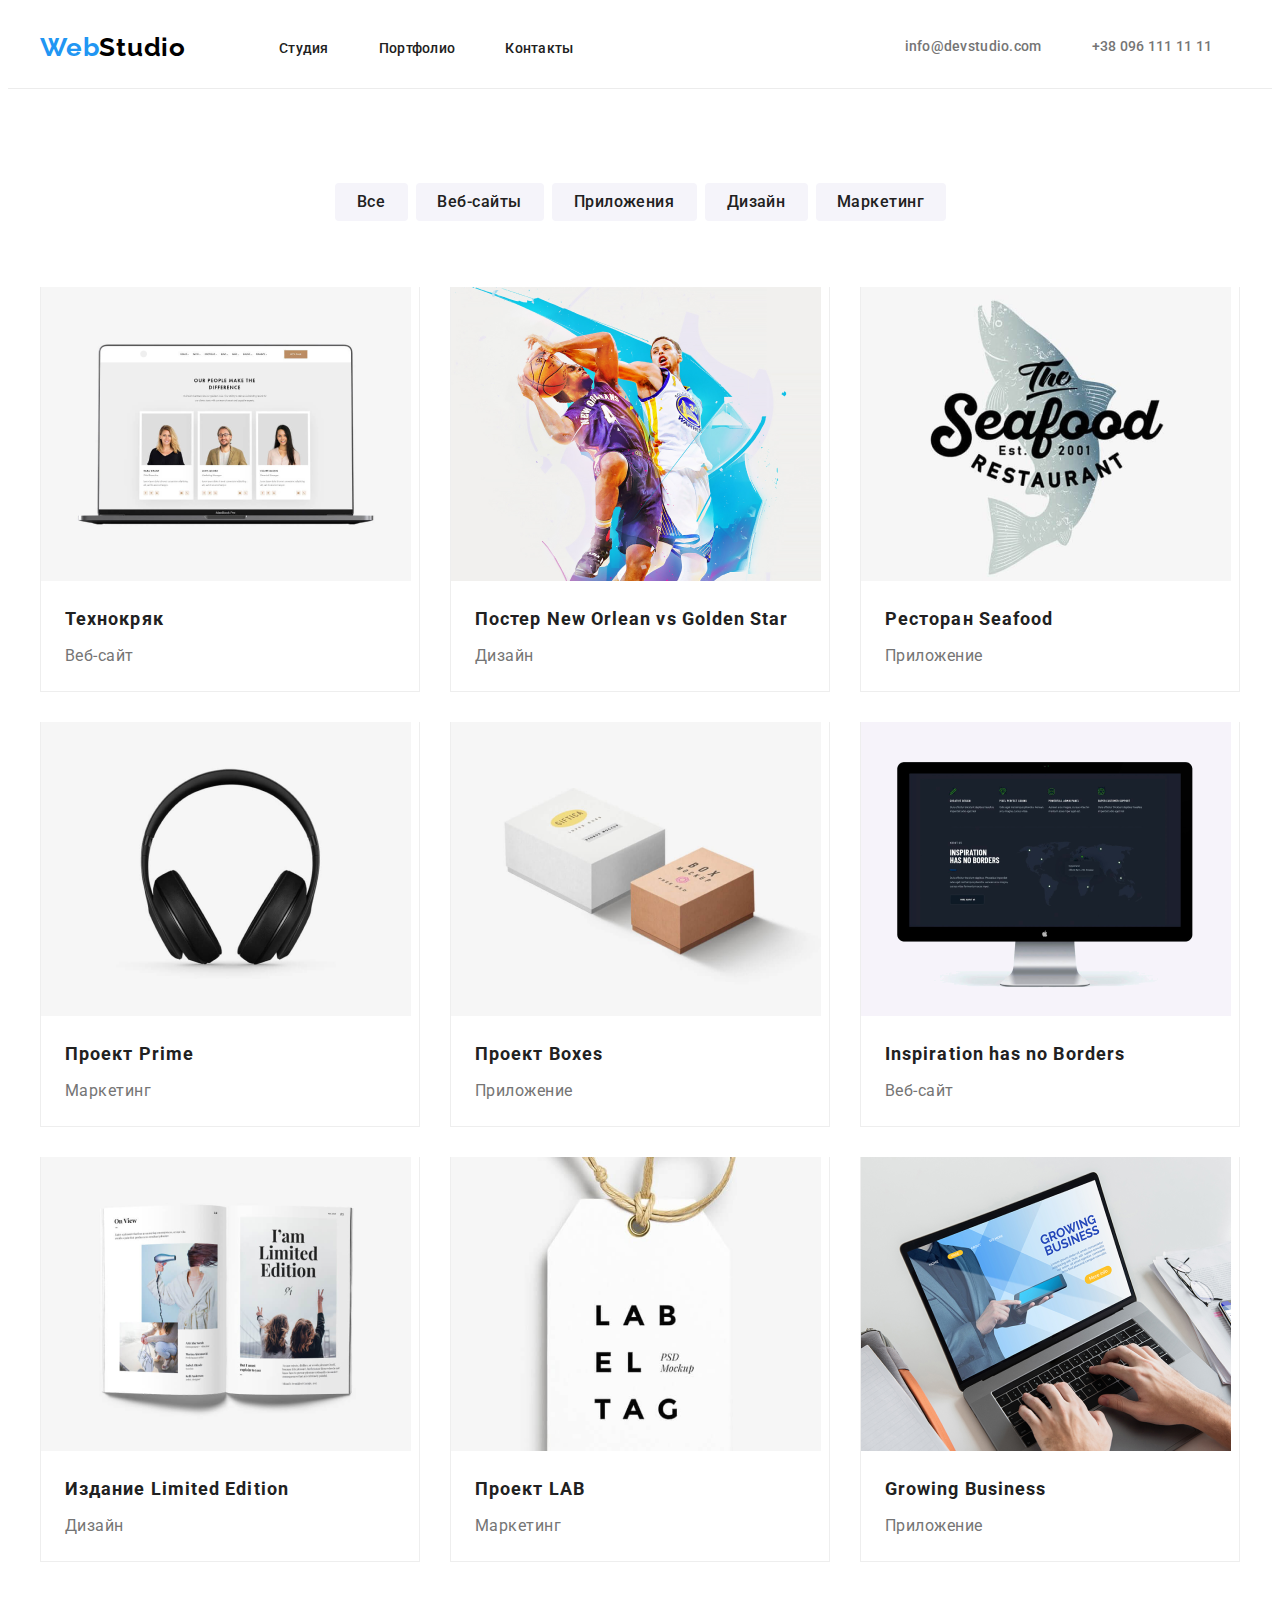
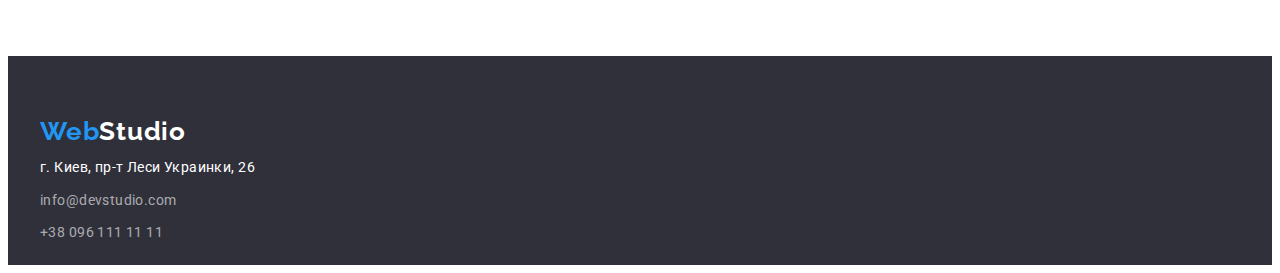
==== portfolio.html @ 7257ae2b "add" ====
<!DOCTYPE html>
<html lang="en">

<head>
    <meta charset="UTF-8">
    <meta http-equiv="X-UA-Compatible" content="IE=edge">
    <meta name="viewport" content="width=device-width, initial-scale=1.0">
    <title>Document</title>
    <link rel="preconnect" href="https://fonts.googleapis.com">
    <link rel="preconnect" href="https://fonts.gstatic.com" crossorigin>
    <link
        href="https://fonts.googleapis.com/css2?family=Raleway:wght@700&family=Roboto:wght@400;500;700;900&display=swap"
        rel="stylesheet">
        <link rel="stylesheet"
            href="https://cdnjs.cloudflare.com/ajax/libs/modern-normalize/1.1.0/modern-normalize.min.css"
            integrity="sha512-wpPYUAdjBVSE4KJnH1VR1HeZfpl1ub8YT/NKx4PuQ5NmX2tKuGu6U/JRp5y+Y8XG2tV+wKQpNHVUX03MfMFn9Q=="
            crossorigin="anonymous" referrerpolicy="no-referrer" />
    <link rel="stylesheet" href="css/styles.css">
</head>

<body>
    <header class="header">
        <div class="container header-container">
            <nav class="header-nav">
                <a class="header-nav-link link" href=""><span class="header-nav-logo">Web</span><span
                        class="header-nav-logotyp">Studio</span></a>
                <ul class="header-nav-list list">
                    <li class="header-nav-item"><a class="header-link link" href="./index.html">Студия</a></li>
                    <li class="header-nav-item"><a class="header-link link" href="./portfolio.html">Портфолио</a>
                    </li>
                    <li class="header-nav-item"><a class="header-link link" href="">Контакты</a></li>
                </ul>
            </nav>
            <div class="header-contact">
                <a class="header-mail link" href="mailto:info@devstudio.com">info@devstudio.com</a>
                <a class="header-tel link" href="tel:+380961111111">+38 096 111 11 11</a>
            </div>
        </div>
    </header>
    <main>
        <section class="gallery">
            <div class="container">
            <h1 class="visually-hidden">Наши работы</h1>
            <ul class="gallery-nav-list list">
                <li class="gallery-nav-item"><button class="gallery-btn btn-all" type="button">Все</button></li>
                <li class="gallery-nav-item"><button class="gallery-btn btn-web" type="button">Веб-сайты</button></li>
                <li class="gallery-nav-item"><button class="gallery-btn btn-applications" type="button">Приложения</button>
                </li>
                <li class="gallery-nav-item"><button class="gallery-btn btn-design" type="button">Дизайн</button></li>
                <li class="gallery-nav-item"><button class="gallery-btn btn-marketing" type="button">Маркетинг</button>
                </li>
            </ul>
            <ul class="gallery-list list">
                <li class="gallery-item">
                    <a class="gallery-link link" href="">
                    <img src="./img/img_1.png" alt="">
                    <div class="gallery-content">
                    <h2 class="gallery-title">Технокряк</h2>
                    <p class="gallery-text">Веб-сайт</p>
                    </div>
                    </a>
                </li>
                <li class="gallery-item">
                    <a class="gallery-link link" href=""></a>
                    <img src="./img/img_2.png" alt="">
                    <div class="gallery-content">
                    <h2 class="gallery-title">Постер New Orlean vs Golden Star</h2>
                    <p class="gallery-text">Дизайн</p>
                    </div>
                </li>
                <li class="gallery-item">
                    <a class="gallery-link link" href=""></a>
                    <img src="./img/img_3.png" alt="">
                    <div class="gallery-content">
                    <h2 class="gallery-title">Ресторан Seafood</h2>
                    <p class="gallery-text">Приложение</p>
                    </div>
                </li>
                <li class="gallery-item">
                    <a class="gallery-link link" href=""></a>
                    <img src="./img/img_4.png" alt="">
                    <div class="gallery-content">
                    <h2 class="gallery-title">Проект Prime</h2>
                    <p class="gallery-text">Маркетинг</p>
                    </div>
                </li>
                <li class="gallery-item">
                    <a class="gallery-link link" href=""></a>
                    <img src="./img/img_5.png" alt="">
                    <div class="gallery-content">
                    <h2 class="gallery-title">Проект Boxes</h2>
                    <p class="gallery-text">Приложение</p>
                    </div>
                </li>
                <li class="gallery-item">
                    <a class="gallery-link link" href=""></a>
                    <img src="./img/img_6.png" alt="">
                    <div class="gallery-content">
                    <h2 class="gallery-title">Inspiration has no Borders</h2>
                    <p class="gallery-text">Веб-сайт</p>
                    </div>
                </li>
                <li class="gallery-item">
                    <a class="gallery-link link" href=""></a>
                    <img src="./img/img_7.png" alt="">
                    <div class="gallery-content">
                    <h2 class="gallery-title">Издание Limited Edition</h2>
                    <p class="gallery-text">Дизайн</p>
                    </div>
                </li>
                <li class="gallery-item">
                    <a class="gallery-link link" href=""></a>
                    <img src="./img/img_8.png" alt="">
                    <div class="gallery-content">
                    <h2 class="gallery-title">Проект LAB</h2>
                    <p class="gallery-text">Маркетинг</p>
                    </div>
                </li>
                <li class="gallery-item">
                    <a class="gallery-link link" href=""></a>
                    <img src="./img/img_9.png" alt="">
                    <div class="gallery-content">
                    <h2 class="gallery-title">Growing Business</h2>
                    <p class="gallery-text">Приложение</p>
                    </div>
                </li>
            </ul>
            </div>
        </section>
    </main>
    <footer class="footer">
        <div class="container">
                <a class="footer-link link" href=""><span class="footer-logo">Web</span><span
                        class="footer-logotyp">Studio</span></a>
            <address class="address">
                <ul class="footer-list list">
                    <li class="footer-item">
                        <a class="footer-nav-link link" href="https://goo.gl/maps/pQCsTkdVdrUKWPSq7" target="_blank"
                            rel="noopener noreferrer">г. Киев, пр-т Леси Украинки, 26</a>
                    </li>
                    <li class="footer-item">
                        <a class="footer-mail link" href="mailto:info@devstudio.com">info@devstudio.com</a>
                    </li>
                    <li class="footer-item">
                        <a class="footer-tel link" href="tel:+380961111111">+38 096 111 11 11</a>
                    </li>
                </ul>
            </address>
        </div>
    </footer>
</body>

</html>
---- css/styles.css ----
:root {
    --main-title-color: #212121;
    --main-text-color: #757575;
    --main-btn-color: #FFFFFF;
    --main-bg-color: #2F303A;
    --main-hover-color: #2196F3;
}

body {
    font-family: 'Roboto', sans-serif;
}

.container {
    width: 1200px;
    padding-left: 15px;
    padding-right: 15px;
    margin: 0 auto;
}

.list {
    list-style: none;
}

.link {
    text-decoration: none;
}

.visually-hidden {
    position: absolute;
    white-space: nowrap;
    width: 1px;
    height: 1px;
    overflow: hidden;
    border: 0;
    padding: 0;
    clip: rect(0 0 0 0);
    clip-path: inset(50%);
    margin: -1px;
}

img {
    display: block;
    max-width: 100%;
    height: auto;
}

.section {
    padding-top: 94px;
    padding-bottom: 94px;
}

/* ----------------------------header--------------------------------- */
.header {
    padding-top: 24px;
    padding-bottom: 25px;
    border-bottom: 1px solid #ECECEC;
}

.header-container {
    display: flex;
    align-items: center;
}

.header-nav {
    display: flex;
    align-items: center;
}

.header-nav-logo {
    font-family: Raleway;
    font-style: normal;
    font-weight: 700;
    font-size: 26px;
    line-height: 1.19;
    letter-spacing: 0.03em;
    color: var(--main-hover-color);
}

.header-nav-logotyp {
    font-family: Raleway;
    font-style: normal;
    font-weight: 700;
    font-size: 26px;
    line-height: 1.19;
    letter-spacing: 0.03em;
    color: #000000;
}

.header-nav-logotyp:hover {
    color: var(--main-hover-color);
}

.header-nav-list {
    display: flex;
    padding-left: 0;
    margin: 0 auto;
}

.header-nav-link {
    font-weight: 500;
    font-size: 14px;
    line-height: 1.14;
    letter-spacing: 0.02em;
    padding-right: 93px;
    color: var(--main-title-color);
}

.header-nav-item {
    padding-right: 50px;
}

.header-nav-item:last-child {
    padding-right: 331px;
}

.header-link {
    font-style: 400;
    font-weight: 500;
    font-size: 14px;
    line-height: 1.14;
    letter-spacing: 0.02em;
    color: var(--main-title-color);
}

.header-link:hover,
.header-link:focus {
    color: var(--main-hover-color);
}

.header-nav-link:hover,
.header-nav-link:focus {
    color: var(--main-hover-color);
}

.header-contact {
    display: flex;
    text-align: center;
}

.header-mail,
.header-tel {
    font-weight: 500;
    font-size: 14px;
    line-height: 1.14;
    letter-spacing: 0.02em;
    color: var(--main-text-color);
}

.header-mail:hover,
.header-mail:focus {
    color: var(--main-hover-color);
}

.header-tel:hover,
.header-tel:focus {
    color: var(--main-hover-color);
}

.header-mail {
    padding-right: 50px;
}


/* ----------------------------hero--------------------------------- */
.section-hero {
    background-color: var(--main-bg-color);
    max-width: 1600px;
    background-image: linear-gradient(
        rgba(47, 48, 58, 0.4),
        rgba(47, 48, 58, 0.4)
        ), url(../img/img_bg.jpg);
    background-repeat: no-repeat;
    background-size: cover;
    padding-top: 200px;
    padding-bottom: 200px;
}

.hero-title {
    font-weight: 900;
    font-size: 44px;
    line-height: 1.36;
    text-align: center;
    line-height: 60px;
    letter-spacing: 0.06em;
    text-transform: uppercase;
    max-width: 696px;
    height: 120px;
    margin-left: auto;
    margin-right: auto;
    color: var(--main-btn-color);
}


.hero-button {
    font-family: inherit;
    font-weight: 700;
    font-size: 16px;
    line-height: 30px;
    line-height: 1.87;
    cursor: pointer;
    letter-spacing: 0.06em;
    color: var(--main-btn-color);
    background-color: var(--main-hover-color);
    border-radius: 4px;
    display: block;
    padding: 10px 32px;
    margin: auto;
    min-width: 200px;
    height: 50px;
    border: none;
}


/* ----------------------------about--------------------------------- */
.section-about {
    padding-top: 94px;
}

.about-list {
    display: flex;
    padding-left: 0;
    margin: 0 auto;
}

.about-item {
    margin-right: 30px;
}


.about-item:last-child {
    margin-right: 0;
}

.about-title {
    font-weight: 700;
    font-size: 14px;
    line-height: 1.14;
    letter-spacing: 0.03em;
    text-transform: uppercase;
    margin: 0 auto;
    color: var(--main-title-color);
}

.about-text {
    font-size: 14px;
    line-height: 1.71;
    letter-spacing: 0.03em;
    max-width: 270px;
    color: var(--main-text-color);
}


/* ----------------------------work--------------------------------- */
.work-list {
    display: flex;
    flex-wrap: wrap;
    margin-right: -30px;
    margin-bottom: -30px;
    margin-top: 0;
    padding-left: 0;
    
}

.work-item {
    flex-basis: calc(100% / 3 - 30px);
    margin-right: 30px;
    margin-bottom: 30px;
    
}

.work-title {
    font-weight: 700;
    font-size: 36px;
    line-height: 1.16;
    text-align: center;
    letter-spacing: 0.03em;
    color: var(--main-title-color);
    margin: 0 auto;
    padding-bottom: 50px;
}



/* ----------------------------team--------------------------------- */
.team-section {
    background-color: #F5F4FA;
}

.team-title {
    font-weight: 700;
    font-size: 36px;
    line-height: 1.16;
    text-align: center;
    letter-spacing: 0.03em;
    padding-bottom: 50px;
    color: var(--main-title-color);
    margin: 0 auto;
}

.team-list {
    display: flex;
    flex-wrap: wrap;
    margin-right: -30px;
    margin-bottom: -30px;
    padding-left: 0;
    margin-top: 0;
}

.team-item {
    flex-basis: calc(100% / 4 - 30px);
    margin-right: 30px;
    margin-bottom: 30px;
    border-bottom: 3px solid var(--main-text-color);
    border-left: 1px solid var(--main-text-color);
    border-right: 1px solid var(--main-text-color);
    border-radius: 0px 0px 4px 4px;
    background-color: var(--main-btn-color);
}


.team-pre-title {
    font-weight: 500;
    font-size: 16px;
    line-height: 1.19;
    text-align: center;
    letter-spacing: 0.03em;
    padding-top: 30px;
    margin: 0 auto;
    color: var(--main-title-color);
}

.team-text {
    font-size: 16px;
    line-height: 1.19;
    text-align: center;
    letter-spacing: 0.03em;
    padding-top: 10px;
    padding-bottom: 30px;
    margin: 0 auto;
    color: var(--main-text-color);
}



/* ----------------------------footer--------------------------------- */
.footer{
    background-color: var(--main-bg-color);
    padding-top: 60px;
}


.footer-link {
    margin-bottom: 20px;
}

.footer-list {
    padding-left: 0;
    margin: 0 auto;
}

.footer-item {
    margin-top: 9px;
}

.footer-item:last-child {
    padding-bottom: 20px;;
}

.footer-logo {
    font-family: Raleway;
    font-style: normal;
    font-weight: 700;
    font-size: 26px;
    line-height: 1.19;
    letter-spacing: 0.03em;
    color: var(--main-hover-color);
}

.footer-logotyp {
    font-family: Raleway;
    font-style: normal;
    font-weight: 700;
    font-size: 26px;
    line-height: 1.19;
    letter-spacing: 0.03em;
    color: var(--main-btn-color);
}

.footer-logotyp:hover,
.footer-logotyp:focus {
    color: var(--main-hover-color);
}


.footer-nav-link {
    font-style: normal;
    font-weight: 400;
    font-size: 14px;
    line-height: 1.71;
    letter-spacing: 0.03em;
    color: var(--main-btn-color);
}

.footer-nav-link:hover,
.footer-nav-link:focus {
    color: var(--main-hover-color);
}

.footer-mail {
    font-style: normal;
    font-weight: 400;
    font-size: 14px;
    line-height: 1.71;
    letter-spacing: 0.03em;
    color: rgba(255, 255, 255, 0.6);
}

.footer-tel {
    font-style: normal;
    font-weight: 400;
    font-size: 14px;
    line-height: 1.71;
    letter-spacing: 0.03em;
    color: rgba(255, 255, 255, 0.6);
}

.footer-mail:hover,
.footer-mail:focus {
    color: var(--main-hover-color);
}

.footer-tel:hover,
.footer-tel:focus {
    color: var(--main-hover-color);
}


/* ----------------------------PORTFOLIO--------------------------------- */
.gallery {
    padding-top: 94px;
}

.gallery-nav-list {
    display: flex;
    justify-content: center;
    margin: 0 auto;
    padding-left: 0;
}

.gallery-nav-item {
    padding-right: 8px;
    
}

.gallery-nav-item:last-child {
    padding-right: 0;
}

.gallery-btn:hover,
.gallery-btn:focus {
    background-color: var(--main-hover-color);
    color: var(--main-btn-color);
}

.gallery-btn {
    font-family: inherit;
    font-style: 400;
    font-weight: 500;
    cursor: pointer;
    font-size: 16px;
    line-height: 1.62;
    text-align: center;
    letter-spacing: 0.03em;
    color: var(--main-title-color);
    border: none;
    background: #F5F4FA;
    border-radius: 4px;
    padding: 0;
}

.btn-all {
    height: 38px;
    min-width: 73px;
}

.btn-web {
    height: 38px;
    min-width: 128px;
}

.btn-applications {
    height: 38px;
    min-width: 145px;
}

.btn-design {
    height: 38px;
    min-width: 103px;
}

.btn-marketing {
    height: 38px;
    min-width: 130px;
}

.gallery-btn:hover,
.gallery-btn:focus {
    color: var(--main-btn-color);
    background-color: var(--main-hover-color);
}

.gallery-list {
    display: flex;
    flex-wrap: wrap;
    margin-right: -30px;
    margin-bottom: -30px;
    padding-left: 0;
    padding-top: 50px;
    padding-bottom: 94px;
}

.gallery-item {
    flex-basis: calc(100% / 3 - 30px);
    margin-right: 30px;
    margin-bottom: 30px;
    background: #FFFFFF;
    border-bottom: 1px solid #EEEEEE;
    border-left: 1px solid #EEEEEE;
    border-right: 1px solid #EEEEEE;
    box-sizing: border-box;
}

.gallery-title {
    font-weight: 700;
    font-size: 18px;
    line-height: 2.0;
    letter-spacing: 0.06em;
    color: var(--main-title-color);
    padding: 20px 24px 4px 24px;
    margin: 0 auto;
}

.gallery-text {
    font-size: 16px;
    line-height: 1.87;
    letter-spacing: 0.03em;
    color: var(--main-text-color);
    padding: 0 24px 20px 24px;
    margin: 0 auto;
}
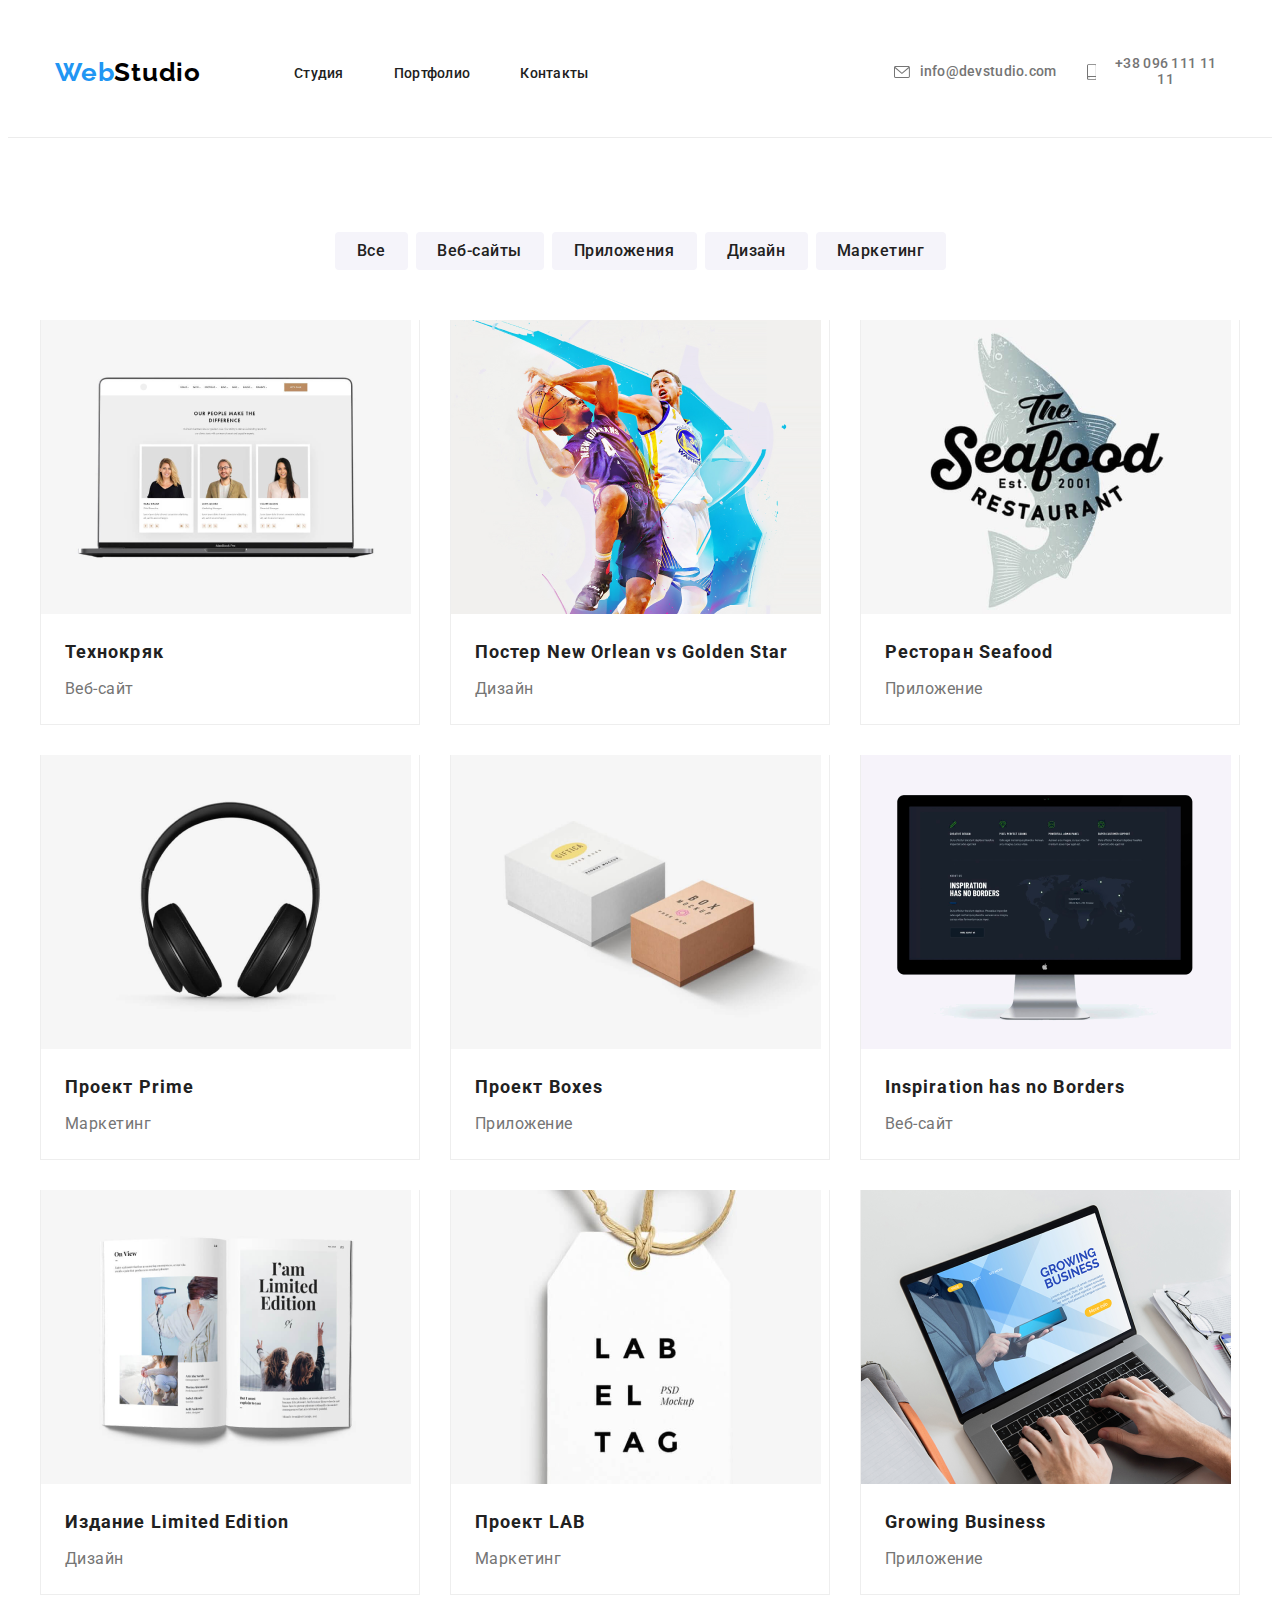
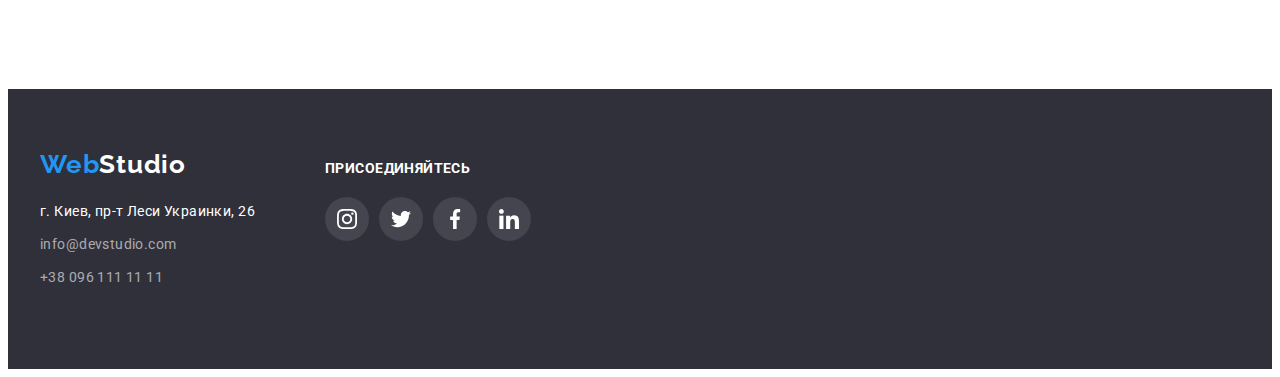
==== commit 2fc30320: "finish" ====
--- a/portfolio.html
+++ b/portfolio.html
@@ -5,7 +5,7 @@
     <meta charset="UTF-8">
     <meta http-equiv="X-UA-Compatible" content="IE=edge">
     <meta name="viewport" content="width=device-width, initial-scale=1.0">
-    <title>Document</title>
+    <title>Portfolio</title>
     <link rel="preconnect" href="https://fonts.googleapis.com">
     <link rel="preconnect" href="https://fonts.gstatic.com" crossorigin>
     <link
@@ -31,9 +31,17 @@
                     <li class="header-nav-item"><a class="header-link link" href="">Контакты</a></li>
                 </ul>
             </nav>
-            <div class="header-contact">
-                <a class="header-mail link" href="mailto:info@devstudio.com">info@devstudio.com</a>
-                <a class="header-tel link" href="tel:+380961111111">+38 096 111 11 11</a>
+            <div class="header-contact connect">
+                <a class="header-mail link" href="mailto:info@devstudio.com">
+                    <svg class="header-social-icon" wight="16" height="12">
+                        <use href="./img/icons.svg#icon-email"></use>
+                    </svg>
+                    info@devstudio.com</a>
+                <a class="header-tel link" href="tel:+380961111111">
+                    <svg class="header-social-icons" wight="10" height="16">
+                        <use href="./img/icons.svg#icon-smartphone"></use>
+                    </svg>
+                    +38 096 111 11 11</a>
             </div>
         </div>
     </header>
@@ -130,22 +138,59 @@
     </main>
     <footer class="footer">
         <div class="container">
-                <a class="footer-link link" href=""><span class="footer-logo">Web</span><span
-                        class="footer-logotyp">Studio</span></a>
-            <address class="address">
-                <ul class="footer-list list">
-                    <li class="footer-item">
-                        <a class="footer-nav-link link" href="https://goo.gl/maps/pQCsTkdVdrUKWPSq7" target="_blank"
-                            rel="noopener noreferrer">г. Киев, пр-т Леси Украинки, 26</a>
+            <div class="footer-left">
+                <div class="footer-nav-logo">
+                    <a class="footer-link link" href=""><span class="footer-logo">Web</span><span
+                            class="footer-logotyp">Studio</span></a>
+                </div>
+                <address class="address">
+                    <ul class="footer-list list">
+                        <li class="footer-item">
+                            <a class="footer-nav-link link" href="https://goo.gl/maps/pQCsTkdVdrUKWPSq7" target="_blank"
+                                rel="noopener noreferrer">г. Киев, пр-т Леси Украинки, 26</a>
+                        </li>
+                        <li class="footer-item">
+                            <a class="footer-mail link" href="mailto:info@devstudio.com">info@devstudio.com</a>
+                        </li>
+                        <li class="footer-item">
+                            <a class="footer-tel link" href="tel:+380961111111">+38 096 111 11 11</a>
+                        </li>
+                    </ul>
+                </address>
+            </div>
+            <div class="footer-nav">
+                <h3 class="footer-title">присоединяйтесь</h3>
+                <ul class="footer-social-list list">
+                    <li class="footer-social-item">
+                        <a href="" class="footer-social-link link">
+                            <svg class="footer-social-icon" width="20" height="20">
+                                <use href="./img/icons.svg#icon-instagram"></use>
+                            </svg>
+                        </a>
                     </li>
-                    <li class="footer-item">
-                        <a class="footer-mail link" href="mailto:info@devstudio.com">info@devstudio.com</a>
+                    <li class="footer-social-item">
+                        <a href="" class="footer-social-link link">
+                            <svg class="footer-social-icon" width="20" height="20">
+                                <use href="./img/icons.svg#icon-twitter"></use>
+                            </svg>
+                        </a>
                     </li>
-                    <li class="footer-item">
-                        <a class="footer-tel link" href="tel:+380961111111">+38 096 111 11 11</a>
+                    <li class="footer-social-item">
+                        <a href="" class="footer-social-link link">
+                            <svg class="footer-social-icon" width="20" height="20">
+                                <use href="./img/icons.svg#icon-facebook"></use>
+                            </svg>
+                        </a>
+                    </li>
+                    <li class="footer-social-item">
+                        <a href="" class="footer-social-link link">
+                            <svg class="footer-social-icon" width="20" height="20">
+                                <use href="./img/icons.svg#icon-linkedin"></use>
+                            </svg>
+                        </a>
                     </li>
                 </ul>
-            </address>
+            </div>
         </div>
     </footer>
 </body>
--- a/css/styles.css
+++ b/css/styles.css
@@ -15,6 +15,7 @@
     padding-left: 15px;
     padding-right: 15px;
     margin: 0 auto;
+    align-items: baseline;
 }
 
 .list {
@@ -51,6 +52,9 @@
 
 /* ----------------------------header--------------------------------- */
 .header {
+    display: flex;
+    justify-content: center;
+    height: 80px;
     padding-top: 24px;
     padding-bottom: 25px;
     border-bottom: 1px solid #ECECEC;
@@ -59,6 +63,9 @@
 .header-container {
     display: flex;
     align-items: center;
+    box-sizing: border-box;
+    min-width: 1200px;
+    align-content: center;
 }
 
 .header-nav {
@@ -110,7 +117,7 @@
 }
 
 .header-nav-item:last-child {
-    padding-right: 331px;
+    padding-right: 305px;
 }
 
 .header-link {
@@ -137,6 +144,10 @@
     text-align: center;
 }
 
+.connect {
+    margin-left: auto;
+}
+
 .header-mail,
 .header-tel {
     font-weight: 500;
@@ -146,6 +157,42 @@
     color: var(--main-text-color);
 }
 
+/* .header-mail:hover,
+.header-mail:focus {
+    color: var(--main-hover-color);
+}
+
+.header-tel:hover,
+.header-tel:focus {
+    color: var(--main-hover-color);
+} */
+
+.header-mail,
+.header-tel {
+    display: flex;
+    align-items: center;
+    color: var(--main-text-color);
+    margin-right: 30px;
+}
+
+.header-tel:last-child {
+    margin-right: 0;
+}
+
+.header-social-icon {
+    margin-right: 10px;
+    width: 16px;
+    height: 12px;
+    fill: currentColor;
+}
+
+.header-social-icons {
+    width: 10px;
+    height: 16px;
+    margin-right: 10px;
+    fill: currentColor;
+}
+
 .header-mail:hover,
 .header-mail:focus {
     color: var(--main-hover-color);
@@ -154,23 +201,20 @@
 .header-tel:hover,
 .header-tel:focus {
     color: var(--main-hover-color);
-}
-
-.header-mail {
-    padding-right: 50px;
 }
 
 
 /* ----------------------------hero--------------------------------- */
 .section-hero {
     background-color: var(--main-bg-color);
-    max-width: 1600px;
+    min-width: 1600px;
     background-image: linear-gradient(
         rgba(47, 48, 58, 0.4),
         rgba(47, 48, 58, 0.4)
-        ), url(../img/img_bg.jpg);
+    ), url(../img/hero_bg.png);
     background-repeat: no-repeat;
     background-size: cover;
+    background-position: center;
     padding-top: 200px;
     padding-bottom: 200px;
 }
@@ -185,8 +229,7 @@
     text-transform: uppercase;
     max-width: 696px;
     height: 120px;
-    margin-left: auto;
-    margin-right: auto;
+    margin: 0 auto 30px;
     color: var(--main-btn-color);
 }
 
@@ -216,6 +259,10 @@
     padding-top: 94px;
 }
 
+.about-container {
+    height: 251px;
+}
+
 .about-list {
     display: flex;
     padding-left: 0;
@@ -224,8 +271,9 @@
 
 .about-item {
     margin-right: 30px;
-}
-
+    width: 270px;
+    height: 120px;
+}
 
 .about-item:last-child {
     margin-right: 0;
@@ -246,9 +294,27 @@
     line-height: 1.71;
     letter-spacing: 0.03em;
     max-width: 270px;
+    margin-bottom: 0;
     color: var(--main-text-color);
 }
 
+.about-icon {
+    display: block;
+    width: 70px;
+    height: 70px;
+}
+
+.about-bg-icon {
+    display: flex;
+    justify-content: center;
+    padding: 25px 102px;
+    width: 270px;
+    height: 120px;
+    background-color: #F5F4FA;
+    border-radius: 4px;
+    border: none;
+    margin-bottom: 30px;
+}
 
 /* ----------------------------work--------------------------------- */
 .work-list {
@@ -276,7 +342,7 @@
     letter-spacing: 0.03em;
     color: var(--main-title-color);
     margin: 0 auto;
-    padding-bottom: 50px;
+    margin-bottom: 50px;
 }
 
 
@@ -292,9 +358,8 @@
     line-height: 1.16;
     text-align: center;
     letter-spacing: 0.03em;
-    padding-bottom: 50px;
     color: var(--main-title-color);
-    margin: 0 auto;
+    margin: 0 auto 50px;
 }
 
 .team-list {
@@ -310,13 +375,21 @@
     flex-basis: calc(100% / 4 - 30px);
     margin-right: 30px;
     margin-bottom: 30px;
-    border-bottom: 3px solid var(--main-text-color);
+    border-bottom: 1px solid var(--main-text-color);
     border-left: 1px solid var(--main-text-color);
     border-right: 1px solid var(--main-text-color);
     border-radius: 0px 0px 4px 4px;
     background-color: var(--main-btn-color);
-}
-
+    box-shadow: 0px 1px 3px rgba(0, 0, 0, 0.12),
+    0px 1px 1px rgba(0, 0, 0, 0.14),
+    0px 2px 1px rgba(0, 0, 0, 0.2);
+}
+
+.team-content {
+    padding-top: 30px;
+    padding-bottom: 30px;
+
+}
 
 .team-pre-title {
     font-weight: 500;
@@ -324,8 +397,7 @@
     line-height: 1.19;
     text-align: center;
     letter-spacing: 0.03em;
-    padding-top: 30px;
-    margin: 0 auto;
+    margin: 0 auto 10px;
     color: var(--main-title-color);
 }
 
@@ -334,10 +406,93 @@
     line-height: 1.19;
     text-align: center;
     letter-spacing: 0.03em;
-    padding-top: 10px;
-    padding-bottom: 30px;
     margin: 0 auto;
     color: var(--main-text-color);
+    margin-bottom: 16px;
+}
+
+.team-social-list {
+    display: flex;
+    justify-content: center;
+    padding-left: 0;
+}
+
+.team-social-item {
+    width: 44px;
+    height: 44px;
+}
+
+.team-social-item + .team-social-item {
+    margin-left: 10px;
+}
+
+.team-social-link {
+    width: 100%;
+    height: 100%;
+    border-radius: 50%;
+    display: flex;
+    align-items: center;
+    justify-content: center;
+    color: #AFB1B8;
+}
+
+.team-social-icon {
+    fill: currentColor;
+}
+
+.team-social-link:hover,
+.team-social-link:focus  {
+    background-color: var(--main-hover-color);
+    color: var(--main-btn-color);
+}
+
+
+
+/* ----------------------------client--------------------------------- */
+.client-title {
+    font-weight: 700;
+    font-size: 36px;
+    line-height: 1.17;
+    text-align: center;
+    letter-spacing: 0.03em;
+    margin: 0 auto;
+}
+
+.client-list {
+    display: flex;
+    margin-top: 50px;
+    margin-bottom: 0;
+    padding-left: 0;
+}
+
+.client-item {
+    width: 170px;
+    height: 92px;
+    border: 1px solid var(--main-text-color);
+    margin-left: 30px;
+}
+
+.client-item:first-child {
+    margin-left: 0;
+}
+
+.client-link {
+    width: 100%;
+    height: 100%;
+    display: flex;
+    justify-content: center;
+    align-items: center;
+    color: var(--main-text-color);
+}
+
+.client-social-icon {
+    fill: currentColor;
+}
+
+.client-link:hover,
+.client-link:focus {
+    color: var(--main-hover-color);
+    border: 1px solid var(--main-hover-color);
 }
 
 
@@ -346,11 +501,11 @@
 .footer{
     background-color: var(--main-bg-color);
     padding-top: 60px;
-}
-
-
-.footer-link {
-    margin-bottom: 20px;
+    padding-bottom: 60px;
+}
+
+.footer > .container {
+    display: flex;
 }
 
 .footer-list {
@@ -362,8 +517,12 @@
     margin-top: 9px;
 }
 
+.footer-item:first-child {
+    margin-top: 20px;
+}
+
 .footer-item:last-child {
-    padding-bottom: 20px;;
+    padding-bottom: 20px;
 }
 
 .footer-logo {
@@ -434,7 +593,68 @@
     color: var(--main-hover-color);
 }
 
-
+.footer-nav {
+    margin-left: 70px;
+    box-sizing: inherit;
+}
+
+.footer-title {
+    font-weight: 700;
+    font-size: 14px;
+    line-height: 1.14;
+    letter-spacing: 0.03em;
+    color: var(--main-btn-color);
+    text-transform: uppercase;
+    margin-top: 0;
+    margin-bottom: 20px;
+    
+    
+}
+
+.footer-social-list {
+    display: flex;
+    justify-content: center;
+    padding-left: 0;
+    margin-top: 0;
+    margin-bottom: 0;
+}
+
+.footer-social-item {
+    width: 44px;
+    height: 44px;
+}
+
+.footer-social-item + .footer-social-item {
+    margin-left: 10px;
+}
+
+
+.footer-social-link {
+    width: 100%;
+    height: 100%;
+    border-radius: 50%;
+    display: flex;
+    align-items: center;
+    justify-content: center;
+    background: rgba(255, 255, 255, 0.1);
+    margin-right: 10px;
+    filter: drop-shadow(0px 4px 4px,
+     rgba(0, 0, 0, 0.25),
+     rgba(0, 0, 0, 0.25)
+     );
+     color: var(--main-btn-color);
+    
+}
+
+.footer-social-icon {
+    fill: var(--main-btn-color);
+}
+
+.footer-social-link:hover,
+.footer-social-link:focus {
+    background-color: var(--main-hover-color);
+    color: var(--main-btn-color);
+}
 /* ----------------------------PORTFOLIO--------------------------------- */
 .gallery {
     padding-top: 94px;
@@ -454,6 +674,10 @@
 
 .gallery-nav-item:last-child {
     padding-right: 0;
+}
+
+.gallery-nav-item:hover {
+    filter: drop-shadow(0px 4px 4px rgba(0, 0, 0, 0.25));
 }
 
 .gallery-btn:hover,
@@ -515,7 +739,7 @@
     margin-right: -30px;
     margin-bottom: -30px;
     padding-left: 0;
-    padding-top: 50px;
+    margin-top: 50px;
     padding-bottom: 94px;
 }
 
@@ -530,14 +754,21 @@
     box-sizing: border-box;
 }
 
+.gallery-item:hover {
+    filter: drop-shadow(0px 4px 4px rgba(0, 0, 0, 0.25));
+}
+
+.gallery-content {
+    padding: 20px 24px;
+}
+
 .gallery-title {
     font-weight: 700;
     font-size: 18px;
     line-height: 2.0;
     letter-spacing: 0.06em;
     color: var(--main-title-color);
-    padding: 20px 24px 4px 24px;
-    margin: 0 auto;
+    margin: 0 auto 4px;
 }
 
 .gallery-text {
@@ -545,6 +776,5 @@
     line-height: 1.87;
     letter-spacing: 0.03em;
     color: var(--main-text-color);
-    padding: 0 24px 20px 24px;
     margin: 0 auto;
 }